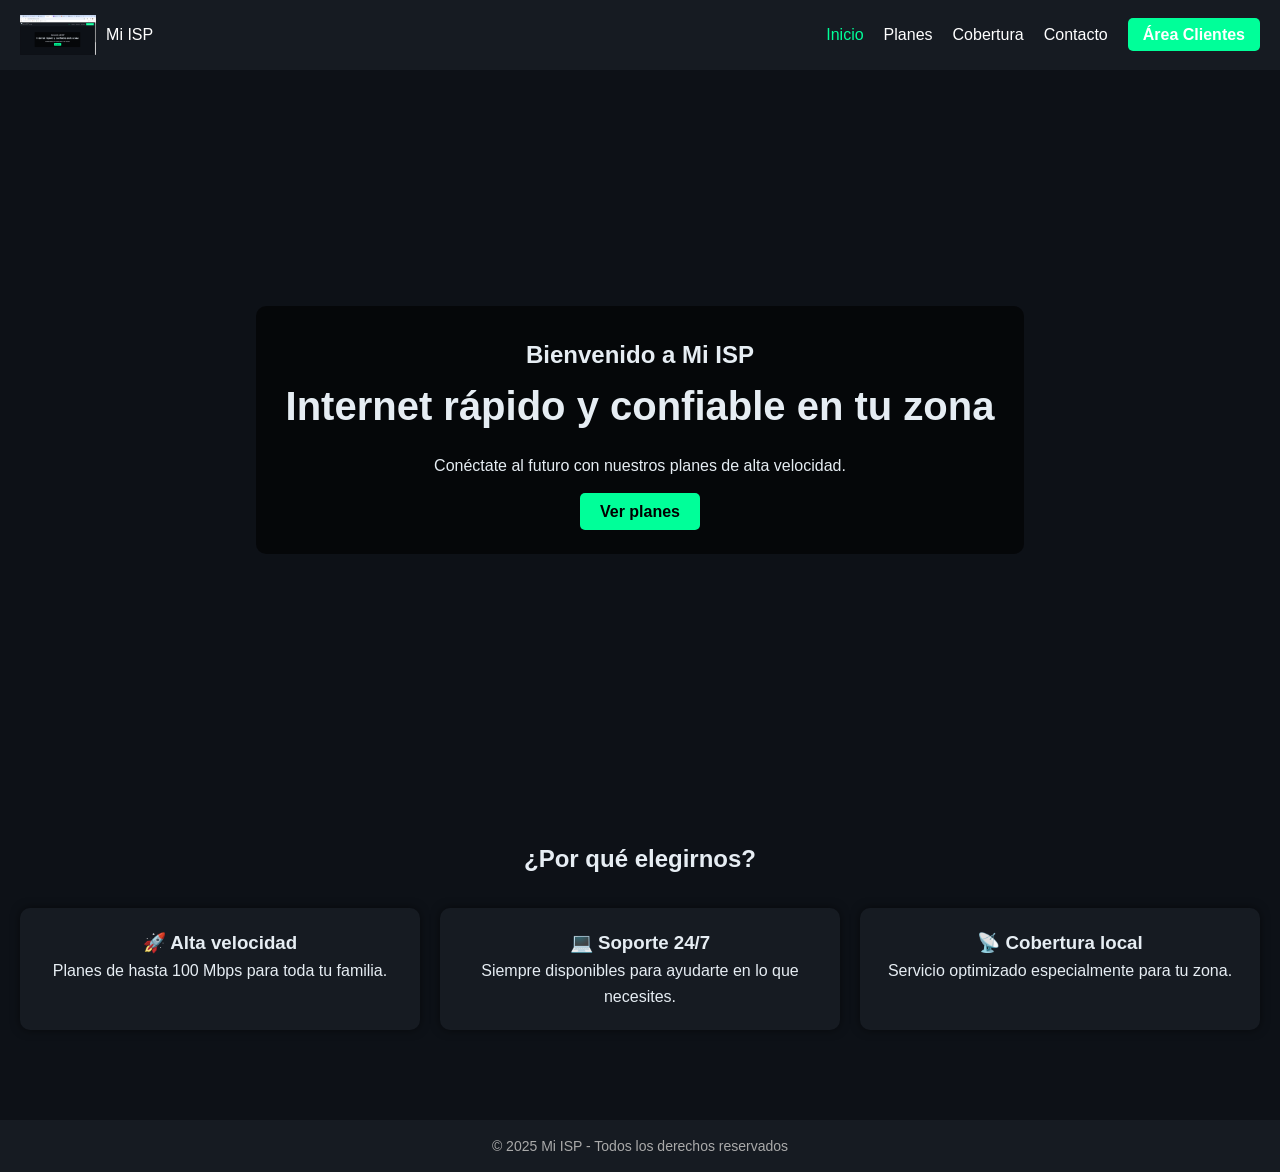
==== index.html @ beea169a "Primer commit — proyecto internet-guando" ====
<!DOCTYPE html>
<html lang="es">
<head>
  <meta charset="UTF-8">
  <meta name="viewport" content="width=device-width, initial-scale=1.0">
  <title>Mi ISP - Internet rápido y confiable</title>
  <link rel="stylesheet" href="css/styles.css">
</head>
<body>
  <!-- 🔹 HEADER / NAV -->
  <header>
    <div class="logo">
      <img src="/imagen/logo.png" alt="Logo de Mi ISP">
      <span class="brand">Mi ISP</span>
    </div>
    <nav class="navbar">
  <ul id="menu">
    <li><a href="index.html" class="active">Inicio</a></li>
    <li><a href="planes.html">Planes</a></li>
    <li><a href="cobertura.html">Cobertura</a></li>
    <li><a href="contacto.html">Contacto</a></li>
    <li><a href="cliente/login.html" class="btn">Área Clientes</a></li>
  </ul>
  <!-- Botón hamburguesa -->
  <div class="menu-toggle" id="menu-toggle">&#9776;</div>
</nav>

  </header>

  <!-- 🔹 HERO -->
  <section class="hero">
    <div class="hero-text">
      <h1>Bienvenido a Mi ISP</h1>
      <h2>Internet rápido y confiable en tu zona</h2>
      <p>Conéctate al futuro con nuestros planes de alta velocidad.</p>
      <a href="planes.html" class="btn-primary">Ver planes</a>
    </div>
  </section>

  <!-- 🔹 BENEFICIOS -->
  <section class="beneficios">
    <h2>¿Por qué elegirnos?</h2>
    <div class="beneficios-grid">
      <div class="card">
        <h3>🚀 Alta velocidad</h3>
        <p>Planes de hasta 100 Mbps para toda tu familia.</p>
      </div>
      <div class="card">
        <h3>💻 Soporte 24/7</h3>
        <p>Siempre disponibles para ayudarte en lo que necesites.</p>
      </div>
      <div class="card">
        <h3>📡 Cobertura local</h3>
        <p>Servicio optimizado especialmente para tu zona.</p>
      </div>
    </div>
  </section>

  <!-- 🔹 FOOTER -->
  <footer>
    <p>&copy; 2025 Mi ISP - Todos los derechos reservados</p>
  </footer>

  <script src="js/main.js"></script>
</body>
</html>
---- css/styles.css ----
/* 🎨 RESET Y BASE */
* {
  margin: 0;
  padding: 0;
  box-sizing: border-box;
}
body {
  font-family: Arial, sans-serif;
  background: #0d1117;
  color: #e6edf3;
  line-height: 1.6;
}

/* ===== HEADER ===== */
header {
  background: #161b22;
  color: #fff;
  display: flex;
  justify-content: space-between;
  align-items: center;
  padding: 15px 20px;
}
.logo {
  display: flex;
  align-items: center;
}
.logo img {
  height: 40px;
  margin-right: 10px;
}
.navbar ul {
  display: flex;
  list-style: none;
  gap: 20px;
}
.navbar ul li a {
  color: #fff;
  text-decoration: none;
  transition: 0.3s;
}
.navbar ul li a:hover,
.navbar ul li a.active {
  color: #00ff99;
}

/* Botón área clientes */
.btn {
  padding: 8px 15px;
  background: #00ff99;
  color: #000;
  border-radius: 5px;
  font-weight: bold;
  text-decoration: none;
}

/* Botón hamburguesa */
.menu-toggle {
  display: none;
  font-size: 28px;
  cursor: pointer;
  color: white;
}

/* ===== HERO ===== */
.hero {
  background: url('../images/banner.jpg') no-repeat center center/cover;
  height: 80vh;
  display: flex;
  justify-content: center;
  align-items: center;
  text-align: center;
}
.hero-text {
  background: rgba(0, 0, 0, 0.6);
  padding: 30px;
  border-radius: 10px;
}
.hero h2 {
  font-size: 2.5rem;
  margin-bottom: 15px;
}
.hero p {
  margin-bottom: 20px;
}
.btn-primary {
  padding: 10px 20px;
  background: #00ff99;
  color: #000;
  border-radius: 5px;
  text-decoration: none;
  font-weight: bold;
  border: none;
  cursor: pointer;
  transition: background 0.3s;
}
.btn-primary:hover {
  background: #00cc77;
}

/* ===== BENEFICIOS ===== */
.beneficios {
  padding: 50px 20px;
  text-align: center;
}
.beneficios-grid {
  display: grid;
  grid-template-columns: repeat(auto-fit, minmax(250px, 1fr));
  gap: 20px;
  margin-top: 30px;
}
.card {
  background: #161b22;
  padding: 20px;
  border-radius: 10px;
  box-shadow: 0 0 10px rgba(0,0,0,0.5);
}

/* ===== FORMULARIO CONTACTO ===== */
form.card {
  max-width: 500px;
  margin: 0 auto;
  display: flex;
  flex-direction: column;
  gap: 15px;
}
form.card label {
  text-align: left;
  font-size: 14px;
  color: #bbb;
}
form.card input,
form.card textarea {
  padding: 10px;
  border: 1px solid #333;
  border-radius: 5px;
  background: #1e1e1e;
  color: #fff;
  font-size: 14px;
}
form.card textarea {
  resize: none;
  height: 80px;
}

/* ===== FOOTER ===== */
footer {
  background: #161b22;
  text-align: center;
  padding: 15px;
  margin-top: 40px;
  font-size: 14px;
  color: #aaa;
}

/* ===== RESPONSIVE ===== */
@media (max-width: 768px) {
  header {
    flex-direction: column;
    text-align: center;
  }

  .navbar ul {
    display: none;
    flex-direction: column;
    background: #111;
    position: absolute;
    top: 60px;
    right: 0;
    width: 200px;
    padding: 20px;
    border-radius: 8px;
  }

  .navbar ul.active {
    display: flex;
  }

  .menu-toggle {
    display: block;
  }
}
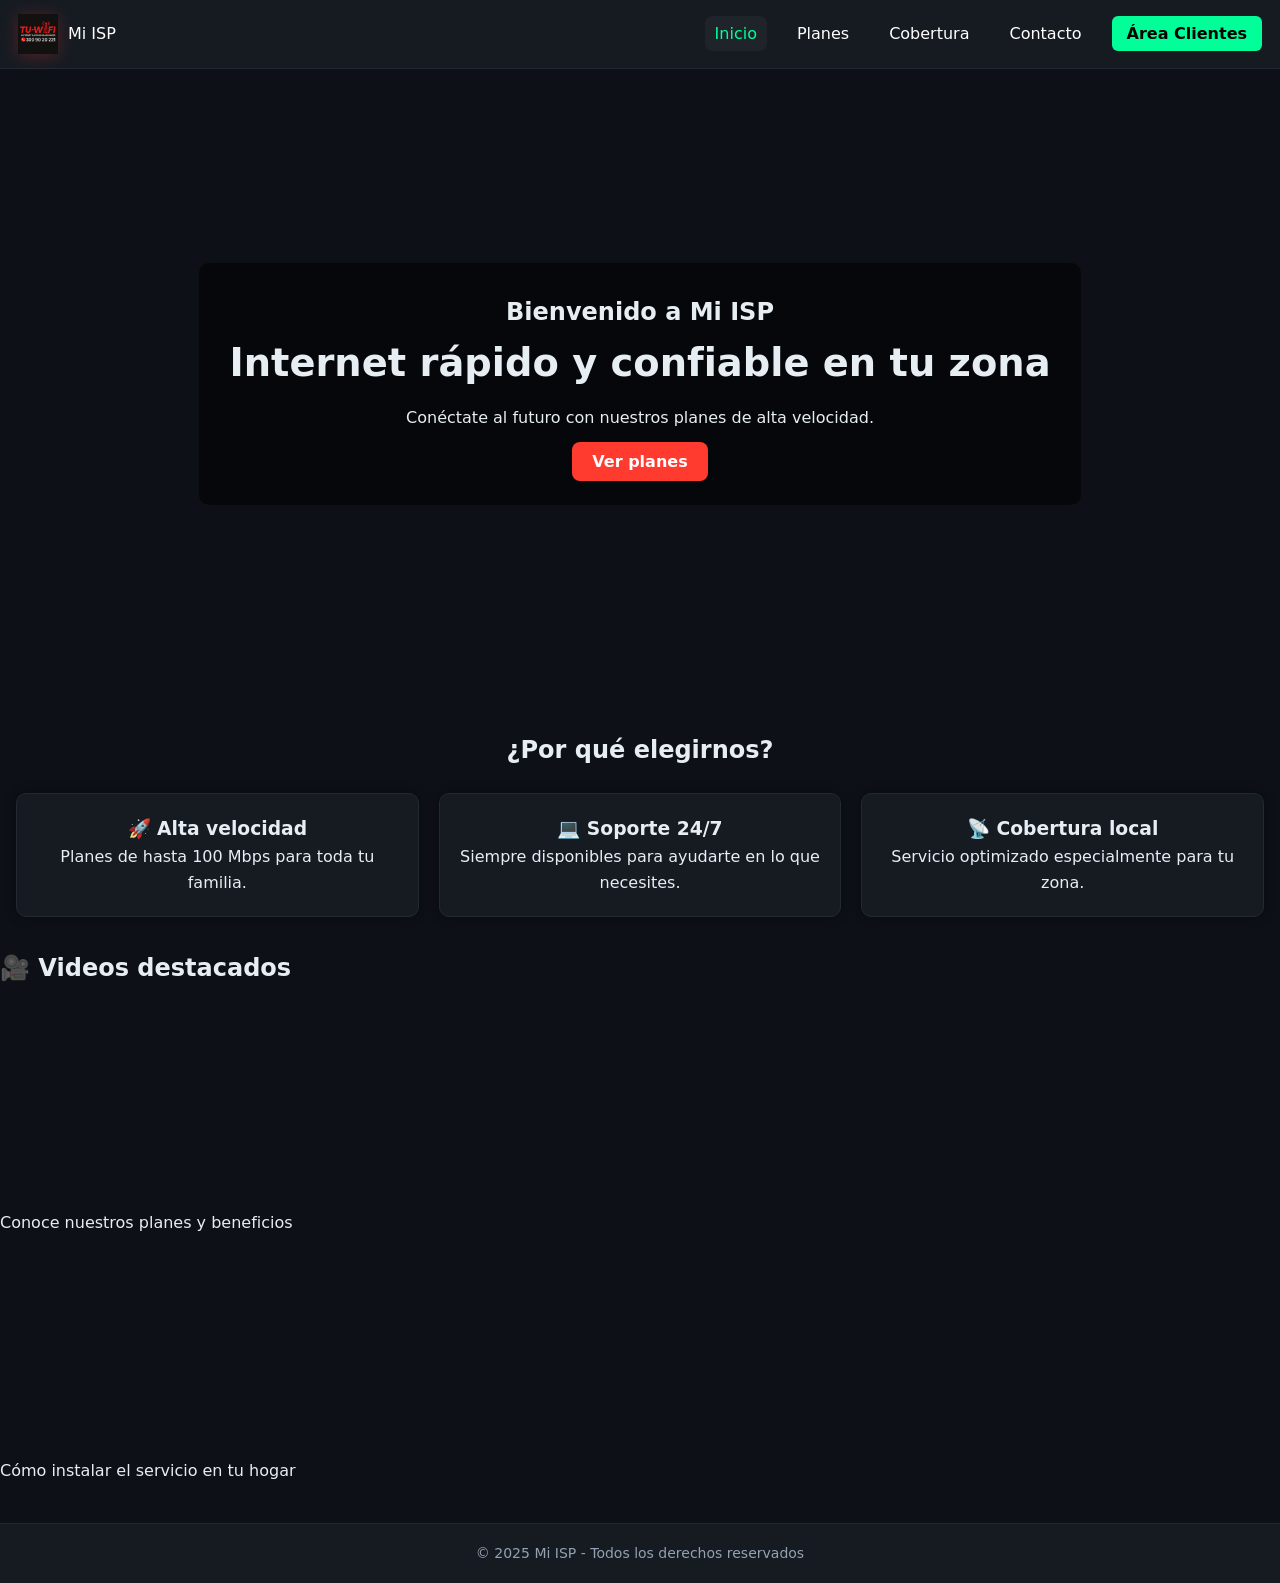
==== commit 8e47aa63: "actualiza todo" ====
--- a/index.html
+++ b/index.html
@@ -1,30 +1,30 @@
 <!DOCTYPE html>
 <html lang="es">
 <head>
-  <meta charset="UTF-8">
-  <meta name="viewport" content="width=device-width, initial-scale=1.0">
+  <meta charset="UTF-8" />
+  <meta name="viewport" content="width=device-width, initial-scale=1.0"/>
   <title>Mi ISP - Internet rápido y confiable</title>
-  <link rel="stylesheet" href="css/styles.css">
+  <link rel="stylesheet" href="css/styles.css" />
 </head>
 <body>
   <!-- 🔹 HEADER / NAV -->
   <header>
     <div class="logo">
-      <img src="/imagen/logo.png" alt="Logo de Mi ISP">
+      <img src="/imagen/tu-wife.png" alt="Logo de Mi ISP" />
       <span class="brand">Mi ISP</span>
     </div>
+
     <nav class="navbar">
-  <ul id="menu">
-    <li><a href="index.html" class="active">Inicio</a></li>
-    <li><a href="planes.html">Planes</a></li>
-    <li><a href="cobertura.html">Cobertura</a></li>
-    <li><a href="contacto.html">Contacto</a></li>
-    <li><a href="cliente/login.html" class="btn">Área Clientes</a></li>
-  </ul>
-  <!-- Botón hamburguesa -->
-  <div class="menu-toggle" id="menu-toggle">&#9776;</div>
-</nav>
-
+      <ul id="menu">
+        <li><a href="index.html" class="active">Inicio</a></li>
+        <li><a href="planes.html">Planes</a></li>
+        <li><a href="cobertura.html">Cobertura</a></li>
+        <li><a href="contacto.html">Contacto</a></li>
+        <li><a href="cliente/login.html" class="btn">Área Clientes</a></li>
+      </ul>
+      <!-- Botón hamburguesa -->
+      <div class="menu-toggle" id="menu-toggle">&#9776;</div>
+    </nav>
   </header>
 
   <!-- 🔹 HERO -->
@@ -56,6 +56,27 @@
     </div>
   </section>
 
+  <!-- 🔹 VIDEOS DESTACADOS -->
+  <section class="videos">
+    <h2>🎥 Videos destacados</h2>
+    <div class="videos-grid">
+      <div class="video-card">
+        <iframe width="100%" height="215" src="https://www.youtube.com/embed/dQw4w9WgXcQ"
+          title="Video 1" frameborder="0"
+          allow="accelerometer; autoplay; clipboard-write; encrypted-media; gyroscope; picture-in-picture"
+          allowfullscreen></iframe>
+        <p>Conoce nuestros planes y beneficios</p>
+      </div>
+      <div class="video-card">
+        <iframe width="100%" height="215" src="https://www.youtube.com/embed/jNQXAC9IVRw"
+          title="Video 2" frameborder="0"
+          allow="accelerometer; autoplay; clipboard-write; encrypted-media; gyroscope; picture-in-picture"
+          allowfullscreen></iframe>
+        <p>Cómo instalar el servicio en tu hogar</p>
+      </div>
+    </div>
+  </section>
+
   <!-- 🔹 FOOTER -->
   <footer>
     <p>&copy; 2025 Mi ISP - Todos los derechos reservados</p>
--- a/css/styles.css
+++ b/css/styles.css
@@ -1,181 +1,147 @@
-/* 🎨 RESET Y BASE */
-* {
-  margin: 0;
-  padding: 0;
-  box-sizing: border-box;
-}
-body {
-  font-family: Arial, sans-serif;
-  background: #0d1117;
-  color: #e6edf3;
-  line-height: 1.6;
+/* =========================
+   🎨 RESET Y BASE
+   ========================= */
+*{margin:0;padding:0;box-sizing:border-box}
+:root{
+  --bg:#0d1117;
+  --bg-2:#161b22;
+  --text:#e6edf3;
+  --muted:#93a1b3;
+  --line:#222933;
+  --primary:#ff3b30;      /* rojo neón marca */
+  --primary-2:#ff7a70;    /* brillo */
+  --success:#25D366;      /* WhatsApp */
 }
 
-/* ===== HEADER ===== */
-header {
-  background: #161b22;
-  color: #fff;
-  display: flex;
-  justify-content: space-between;
-  align-items: center;
-  padding: 15px 20px;
-}
-.logo {
-  display: flex;
-  align-items: center;
-}
-.logo img {
-  height: 40px;
-  margin-right: 10px;
-}
-.navbar ul {
-  display: flex;
-  list-style: none;
-  gap: 20px;
-}
-.navbar ul li a {
-  color: #fff;
-  text-decoration: none;
-  transition: 0.3s;
-}
-.navbar ul li a:hover,
-.navbar ul li a.active {
-  color: #00ff99;
+html,body{height:100%}
+body{
+  font-family: Inter, system-ui, -apple-system, Segoe UI, Roboto, Ubuntu, Cantarell, "Helvetica Neue", Arial, "Noto Sans";
+  background:var(--bg);
+  color:var(--text);
+  line-height:1.6;
 }
 
-/* Botón área clientes */
-.btn {
-  padding: 8px 15px;
-  background: #00ff99;
-  color: #000;
-  border-radius: 5px;
-  font-weight: bold;
-  text-decoration: none;
+/* =========================
+   HEADER / NAV
+   ========================= */
+header{
+  background:var(--bg-2);
+  color:#fff;
+  display:flex;
+  justify-content:space-between;
+  align-items:center;
+  padding:14px 18px;
+  position:relative;
+  border-bottom:1px solid var(--line);
+}
+.logo{display:flex;align-items:center;gap:10px}
+.logo img{height:40px;width:auto;filter:drop-shadow(0 2px 8px rgba(255,59,48,.25))}
+.logo h1{font-size:1.2rem;margin:0;letter-spacing:.3px}
+
+.navbar{display:flex;align-items:center;gap:12px}
+.navbar ul{
+  display:flex;list-style:none;gap:20px;margin:0;padding:0;
+}
+.navbar a{
+  color:#fff;text-decoration:none;font-weight:500;transition:color .2s, background .2s;
+  padding:8px 10px;border-radius:8px
+}
+.navbar a:hover,.navbar a.active{color:#00ff99;background:rgba(255,255,255,.04)}
+.navbar .btn{
+  padding:8px 15px;background:#00ff99;color:#000 !important;border-radius:6px;
+  font-weight:700;text-decoration:none
 }
 
 /* Botón hamburguesa */
-.menu-toggle {
-  display: none;
-  font-size: 28px;
-  cursor: pointer;
-  color: white;
+.menu-toggle{
+  display:none;font-size:2rem;cursor:pointer;color:#fff;user-select:none;background:transparent;border:0
 }
 
-/* ===== HERO ===== */
-.hero {
-  background: url('../images/banner.jpg') no-repeat center center/cover;
-  height: 80vh;
-  display: flex;
-  justify-content: center;
-  align-items: center;
-  text-align: center;
+/* =========================
+   HERO (opcional, portada)
+   ========================= */
+.hero{
+  background:url('../images/banner.jpg') no-repeat center/cover;
+  min-height:70vh;display:flex;justify-content:center;align-items:center;text-align:center
 }
-.hero-text {
-  background: rgba(0, 0, 0, 0.6);
-  padding: 30px;
-  border-radius: 10px;
+.hero-text{
+  background:rgba(0,0,0,.55);padding:30px;border-radius:10px;backdrop-filter:blur(2px)
 }
-.hero h2 {
-  font-size: 2.5rem;
-  margin-bottom: 15px;
+.hero h2{font-size:2.4rem;margin-bottom:12px}
+.hero p{margin-bottom:18px}
+
+/* =========================
+   BOTONES
+   ========================= */
+.btn-primary{
+  padding:10px 20px;background:var(--primary);color:#fff;border-radius:8px;
+  text-decoration:none;font-weight:800;border:none;cursor:pointer;transition:filter .2s, box-shadow .2s
 }
-.hero p {
-  margin-bottom: 20px;
+.btn-primary:hover{filter:brightness(1.05);box-shadow:0 0 18px rgba(255,59,48,.35)}
+
+.btn-outline{
+  border:1px solid var(--primary);color:#fff;padding:.6rem .9rem;border-radius:10px;
+  text-decoration:none;display:inline-block
 }
-.btn-primary {
-  padding: 10px 20px;
-  background: #00ff99;
-  color: #000;
-  border-radius: 5px;
-  text-decoration: none;
-  font-weight: bold;
-  border: none;
-  cursor: pointer;
-  transition: background 0.3s;
+.btn-outline:hover{background:rgba(255,59,48,.08)}
+
+/* =========================
+   SECCIONES
+   ========================= */
+main{padding:28px 16px}
+.beneficios{padding:32px 16px;text-align:center}
+.beneficios h2{margin-top:0}
+.beneficios-grid{
+  display:grid;grid-template-columns:repeat(auto-fit,minmax(250px,1fr));
+  gap:20px;margin-top:24px
 }
-.btn-primary:hover {
-  background: #00cc77;
+.card{
+  background:var(--bg-2);padding:20px;border-radius:10px;
+  box-shadow:0 0 10px rgba(0,0,0,.5);border:1px solid var(--line)
 }
 
-/* ===== BENEFICIOS ===== */
-.beneficios {
-  padding: 50px 20px;
-  text-align: center;
+/* =========================
+   FORMULARIO DE CONTACTO
+   ========================= */
+.card.form-card{max-width:520px;margin:0 auto}
+.field{display:flex;flex-direction:column;gap:.35rem;margin-bottom:.9rem}
+label{color:#cbd5e1;text-align:left;font-size:14px}
+input,textarea{
+  padding:12px;border:1px solid #2a3342;border-radius:8px;background:#0f151d;color:#fff;font-size:14px
 }
-.beneficios-grid {
-  display: grid;
-  grid-template-columns: repeat(auto-fit, minmax(250px, 1fr));
-  gap: 20px;
-  margin-top: 30px;
-}
-.card {
-  background: #161b22;
-  padding: 20px;
-  border-radius: 10px;
-  box-shadow: 0 0 10px rgba(0,0,0,0.5);
+input:focus,textarea:focus{outline:2px solid rgba(255,59,48,.35);border-color:rgba(255,59,48,.55)}
+textarea{resize:none;min-height:100px}
+
+/* Enlaces auxiliares debajo del formulario */
+.alt-links{margin-top:12px;display:flex;gap:12px;flex-wrap:wrap}
+
+/* =========================
+   BOTÓN WHATSAPP FLOTANTE
+   ========================= */
+.wapp-float{
+  position:fixed;right:16px;bottom:16px;background:var(--success);color:#0b0f14;
+  padding:12px 16px;border-radius:999px;box-shadow:0 8px 22px rgba(37,211,102,.45);
+  font-weight:800;text-decoration:none;z-index:999;letter-spacing:.2px
 }
 
-/* ===== FORMULARIO CONTACTO ===== */
-form.card {
-  max-width: 500px;
-  margin: 0 auto;
-  display: flex;
-  flex-direction: column;
-  gap: 15px;
-}
-form.card label {
-  text-align: left;
-  font-size: 14px;
-  color: #bbb;
-}
-form.card input,
-form.card textarea {
-  padding: 10px;
-  border: 1px solid #333;
-  border-radius: 5px;
-  background: #1e1e1e;
-  color: #fff;
-  font-size: 14px;
-}
-form.card textarea {
-  resize: none;
-  height: 80px;
+/* =========================
+   FOOTER
+   ========================= */
+footer{
+  background:var(--bg-2);text-align:center;padding:18px;margin-top:40px;
+  font-size:14px;color:var(--muted);border-top:1px solid var(--line)
 }
 
-/* ===== FOOTER ===== */
-footer {
-  background: #161b22;
-  text-align: center;
-  padding: 15px;
-  margin-top: 40px;
-  font-size: 14px;
-  color: #aaa;
+/* =========================
+   RESPONSIVE
+   ========================= */
+@media (max-width:768px){
+  .menu-toggle{display:block}
+  /* Menú colapsable (coincide con JS que usa .open) */
+  .navbar ul{
+    display:none;flex-direction:column;background:#0d131a;position:absolute;top:64px;right:12px;
+    width:240px;padding:14px;border-radius:10px;border:1px solid var(--line);
+    box-shadow:0 10px 24px rgba(0,0,0,.35);z-index:1000
+  }
+  .navbar ul.open{display:flex}
 }
-
-/* ===== RESPONSIVE ===== */
-@media (max-width: 768px) {
-  header {
-    flex-direction: column;
-    text-align: center;
-  }
-
-  .navbar ul {
-    display: none;
-    flex-direction: column;
-    background: #111;
-    position: absolute;
-    top: 60px;
-    right: 0;
-    width: 200px;
-    padding: 20px;
-    border-radius: 8px;
-  }
-
-  .navbar ul.active {
-    display: flex;
-  }
-
-  .menu-toggle {
-    display: block;
-  }
-}
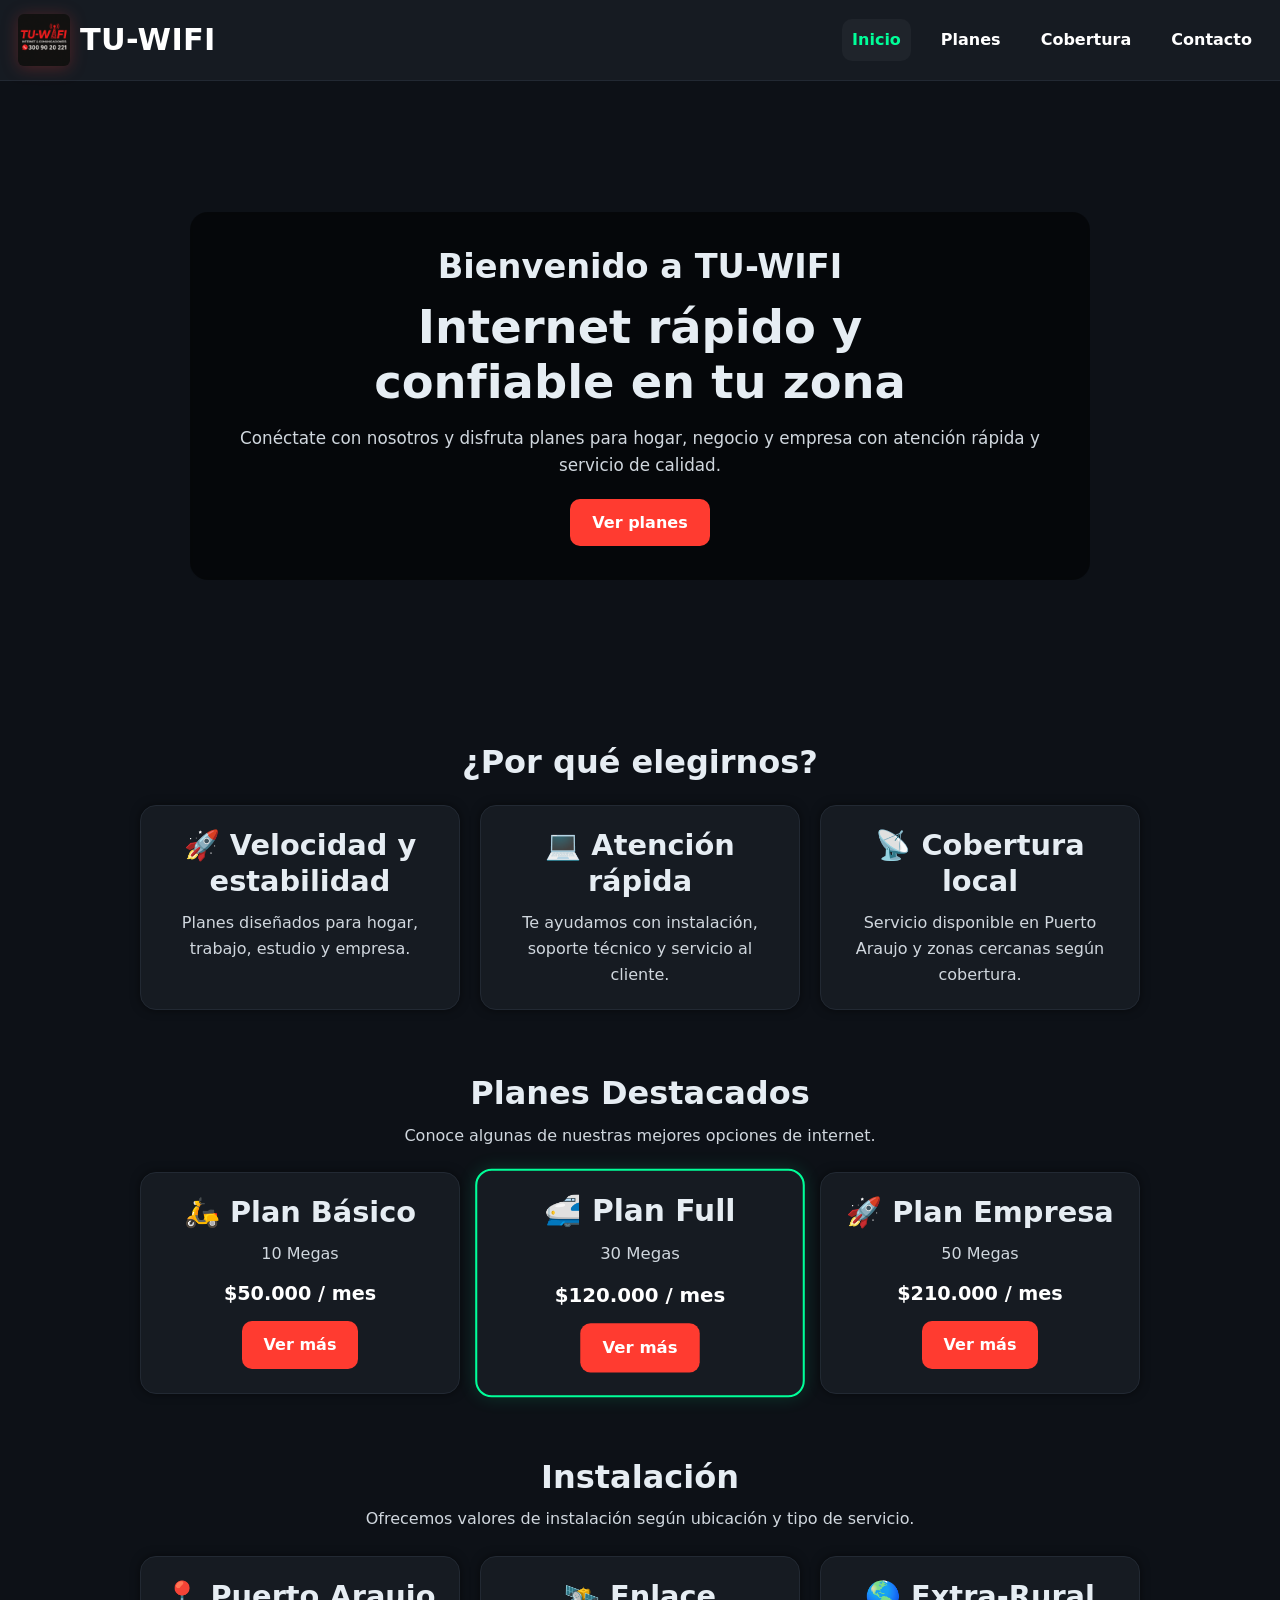
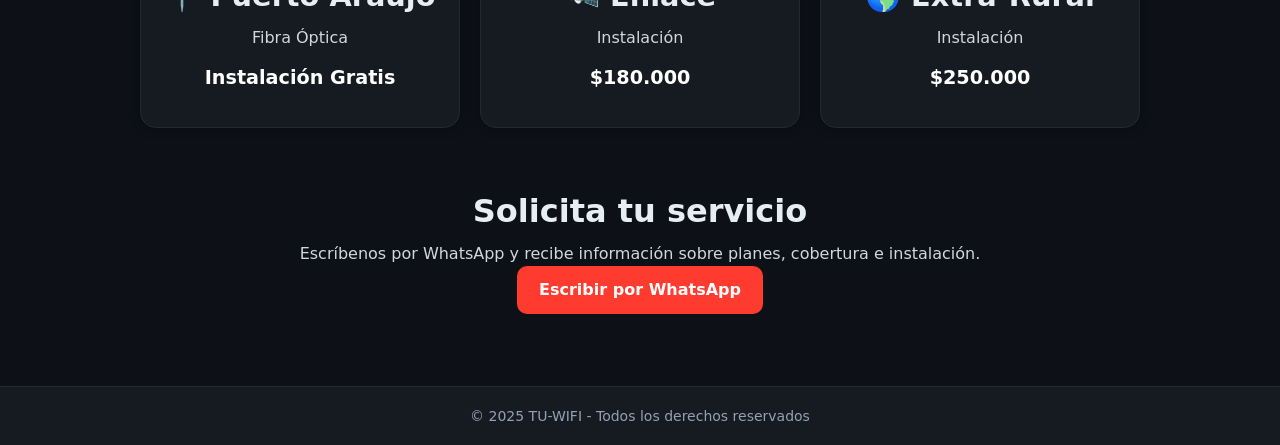
==== commit 68c74112: "actualiza web TU-WIFI" ====
--- a/index.html
+++ b/index.html
@@ -3,15 +3,17 @@
 <head>
   <meta charset="UTF-8" />
   <meta name="viewport" content="width=device-width, initial-scale=1.0"/>
-  <title>Mi ISP - Internet rápido y confiable</title>
+  <title>TU-WIFI - Internet rápido y confiable</title>
+  <meta name="description" content="Internet rápido y confiable en tu zona. Conoce nuestros planes, cobertura, instalación y contáctanos por WhatsApp." />
   <link rel="stylesheet" href="css/styles.css" />
 </head>
 <body>
-  <!-- 🔹 HEADER / NAV -->
+
+  <!-- HEADER / NAV -->
   <header>
     <div class="logo">
-      <img src="/imagen/tu-wife.png" alt="Logo de Mi ISP" />
-      <span class="brand">Mi ISP</span>
+      <img src="imagen/tu-wife.png" alt="Logo de TU-WIFI" loading="lazy" />
+      <span class="brand">TU-WIFI</span>
     </div>
 
     <nav class="navbar">
@@ -20,68 +22,121 @@
         <li><a href="planes.html">Planes</a></li>
         <li><a href="cobertura.html">Cobertura</a></li>
         <li><a href="contacto.html">Contacto</a></li>
-        <li><a href="cliente/login.html" class="btn">Área Clientes</a></li>
       </ul>
-      <!-- Botón hamburguesa -->
+
       <div class="menu-toggle" id="menu-toggle">&#9776;</div>
     </nav>
   </header>
 
-  <!-- 🔹 HERO -->
+  <!-- HERO -->
   <section class="hero">
     <div class="hero-text">
-      <h1>Bienvenido a Mi ISP</h1>
+      <h1>Bienvenido a TU-WIFI</h1>
       <h2>Internet rápido y confiable en tu zona</h2>
-      <p>Conéctate al futuro con nuestros planes de alta velocidad.</p>
+      <p>
+        Conéctate con nosotros y disfruta planes para hogar, negocio y empresa
+        con atención rápida y servicio de calidad.
+      </p>
       <a href="planes.html" class="btn-primary">Ver planes</a>
     </div>
   </section>
 
-  <!-- 🔹 BENEFICIOS -->
+  <!-- BENEFICIOS -->
   <section class="beneficios">
     <h2>¿Por qué elegirnos?</h2>
+
     <div class="beneficios-grid">
       <div class="card">
-        <h3>🚀 Alta velocidad</h3>
-        <p>Planes de hasta 100 Mbps para toda tu familia.</p>
+        <h3>🚀 Velocidad y estabilidad</h3>
+        <p>Planes diseñados para hogar, trabajo, estudio y empresa.</p>
       </div>
+
       <div class="card">
-        <h3>💻 Soporte 24/7</h3>
-        <p>Siempre disponibles para ayudarte en lo que necesites.</p>
+        <h3>💻 Atención rápida</h3>
+        <p>Te ayudamos con instalación, soporte técnico y servicio al cliente.</p>
       </div>
+
       <div class="card">
         <h3>📡 Cobertura local</h3>
-        <p>Servicio optimizado especialmente para tu zona.</p>
+        <p>Servicio disponible en Puerto Araujo y zonas cercanas según cobertura.</p>
       </div>
     </div>
   </section>
 
-  <!-- 🔹 VIDEOS DESTACADOS -->
-  <section class="videos">
-    <h2>🎥 Videos destacados</h2>
-    <div class="videos-grid">
-      <div class="video-card">
-        <iframe width="100%" height="215" src="https://www.youtube.com/embed/dQw4w9WgXcQ"
-          title="Video 1" frameborder="0"
-          allow="accelerometer; autoplay; clipboard-write; encrypted-media; gyroscope; picture-in-picture"
-          allowfullscreen></iframe>
-        <p>Conoce nuestros planes y beneficios</p>
+  <!-- PLANES DESTACADOS -->
+  <section class="beneficios">
+    <h2>Planes Destacados</h2>
+    <p>Conoce algunas de nuestras mejores opciones de internet.</p>
+
+    <div class="beneficios-grid">
+      <div class="card">
+        <h3>🛵 Plan Básico</h3>
+        <p>10 Megas</p>
+        <strong>$50.000 / mes</strong>
+        <a href="planes.html" class="btn-primary">Ver más</a>
       </div>
-      <div class="video-card">
-        <iframe width="100%" height="215" src="https://www.youtube.com/embed/jNQXAC9IVRw"
-          title="Video 2" frameborder="0"
-          allow="accelerometer; autoplay; clipboard-write; encrypted-media; gyroscope; picture-in-picture"
-          allowfullscreen></iframe>
-        <p>Cómo instalar el servicio en tu hogar</p>
+
+      <div class="card destacado">
+        <h3>🚅 Plan Full</h3>
+        <p>30 Megas</p>
+        <strong>$120.000 / mes</strong>
+        <a href="planes.html" class="btn-primary">Ver más</a>
+      </div>
+
+      <div class="card">
+        <h3>🚀 Plan Empresa</h3>
+        <p>50 Megas</p>
+        <strong>$210.000 / mes</strong>
+        <a href="planes.html" class="btn-primary">Ver más</a>
       </div>
     </div>
   </section>
 
-  <!-- 🔹 FOOTER -->
+  <!-- INSTALACIÓN -->
+  <section class="beneficios">
+    <h2>Instalación</h2>
+    <p>Ofrecemos valores de instalación según ubicación y tipo de servicio.</p>
+
+    <div class="beneficios-grid">
+      <div class="card">
+        <h3>📍 Puerto Araujo</h3>
+        <p>Fibra Óptica</p>
+        <strong>Instalación Gratis</strong>
+      </div>
+
+      <div class="card">
+        <h3>🛰️ Enlace</h3>
+        <p>Instalación</p>
+        <strong>$180.000</strong>
+      </div>
+
+      <div class="card">
+        <h3>🌎 Extra-Rural</h3>
+        <p>Instalación</p>
+        <strong>$250.000</strong>
+      </div>
+    </div>
+  </section>
+
+  <!-- CONTACTO RÁPIDO -->
+  <section class="beneficios">
+    <h2>Solicita tu servicio</h2>
+    <p>Escríbenos por WhatsApp y recibe información sobre planes, cobertura e instalación.</p>
+
+    <a 
+      href="https://wa.me/573009020221?text=Hola,%20quiero%20informaci%C3%B3n%20sobre%20los%20planes%20de%20internet"
+      target="_blank"
+      rel="noopener noreferrer"
+      class="btn-primary">
+      Escribir por WhatsApp
+    </a>
+  </section>
+
+  <!-- FOOTER -->
   <footer>
-    <p>&copy; 2025 Mi ISP - Todos los derechos reservados</p>
+    <p>&copy; 2025 TU-WIFI - Todos los derechos reservados</p>
   </footer>
 
   <script src="js/main.js"></script>
 </body>
-</html>
+</html>
--- a/css/styles.css
+++ b/css/styles.css
@@ -1,21 +1,29 @@
 /* =========================
    🎨 RESET Y BASE
    ========================= */
-*{margin:0;padding:0;box-sizing:border-box}
+*{
+  margin:0;
+  padding:0;
+  box-sizing:border-box;
+}
+
 :root{
   --bg:#0d1117;
   --bg-2:#161b22;
   --text:#e6edf3;
   --muted:#93a1b3;
   --line:#222933;
-  --primary:#ff3b30;      /* rojo neón marca */
-  --primary-2:#ff7a70;    /* brillo */
-  --success:#25D366;      /* WhatsApp */
-}
-
-html,body{height:100%}
+  --primary:#ff3b30;
+  --primary-2:#ff7a70;
+  --success:#25D366;
+}
+
+html, body{
+  height:100%;
+}
+
 body{
-  font-family: Inter, system-ui, -apple-system, Segoe UI, Roboto, Ubuntu, Cantarell, "Helvetica Neue", Arial, "Noto Sans";
+  font-family: Inter, system-ui, -apple-system, Segoe UI, Roboto, Ubuntu, Cantarell, "Helvetica Neue", Arial, "Noto Sans", sans-serif;
   background:var(--bg);
   color:var(--text);
   line-height:1.6;
@@ -33,115 +41,467 @@
   padding:14px 18px;
   position:relative;
   border-bottom:1px solid var(--line);
-}
-.logo{display:flex;align-items:center;gap:10px}
-.logo img{height:40px;width:auto;filter:drop-shadow(0 2px 8px rgba(255,59,48,.25))}
-.logo h1{font-size:1.2rem;margin:0;letter-spacing:.3px}
-
-.navbar{display:flex;align-items:center;gap:12px}
+  gap:16px;
+}
+
+.logo{
+  display:flex;
+  align-items:center;
+  gap:10px;
+  min-width:0;
+}
+
+.logo img{
+  height:52px;
+  width:auto;
+  display:block;
+  filter:drop-shadow(0 2px 8px rgba(255,59,48,.25));
+  border-radius:6px;
+}
+
+.logo h1{
+  font-size:1.2rem;
+  margin:0;
+  letter-spacing:.3px;
+}
+
+.brand{
+  font-size:1.9rem;
+  font-weight:800;
+  letter-spacing:.3px;
+  color:#fff;
+  white-space:nowrap;
+}
+
+.navbar{
+  display:flex;
+  align-items:center;
+  gap:12px;
+}
+
 .navbar ul{
-  display:flex;list-style:none;gap:20px;margin:0;padding:0;
-}
+  display:flex;
+  list-style:none;
+  gap:20px;
+  margin:0;
+  padding:0;
+  align-items:center;
+}
+
 .navbar a{
-  color:#fff;text-decoration:none;font-weight:500;transition:color .2s, background .2s;
-  padding:8px 10px;border-radius:8px
-}
-.navbar a:hover,.navbar a.active{color:#00ff99;background:rgba(255,255,255,.04)}
+  color:#fff;
+  text-decoration:none;
+  font-weight:600;
+  transition:color .2s, background .2s, transform .2s;
+  padding:8px 10px;
+  border-radius:10px;
+  display:inline-block;
+}
+
+.navbar a:hover,
+.navbar a.active{
+  color:#00ff99;
+  background:rgba(255,255,255,.04);
+}
+
 .navbar .btn{
-  padding:8px 15px;background:#00ff99;color:#000 !important;border-radius:6px;
-  font-weight:700;text-decoration:none
-}
-
-/* Botón hamburguesa */
+  padding:8px 15px;
+  background:#00ff99;
+  color:#000 !important;
+  border-radius:8px;
+  font-weight:800;
+  text-decoration:none;
+}
+
+.navbar .btn:hover{
+  transform:translateY(-1px);
+}
+
 .menu-toggle{
-  display:none;font-size:2rem;cursor:pointer;color:#fff;user-select:none;background:transparent;border:0
-}
-
-/* =========================
-   HERO (opcional, portada)
+  display:none;
+  font-size:2rem;
+  cursor:pointer;
+  color:#fff;
+  user-select:none;
+  background:transparent;
+  border:0;
+  line-height:1;
+}
+
+/* =========================
+   HERO
    ========================= */
 .hero{
-  background:url('../images/banner.jpg') no-repeat center/cover;
-  min-height:70vh;display:flex;justify-content:center;align-items:center;text-align:center
-}
+  min-height:70vh;
+  display:flex;
+  justify-content:center;
+  align-items:center;
+  text-align:center;
+  padding:40px 16px;
+}
+
 .hero-text{
-  background:rgba(0,0,0,.55);padding:30px;border-radius:10px;backdrop-filter:blur(2px)
-}
-.hero h2{font-size:2.4rem;margin-bottom:12px}
-.hero p{margin-bottom:18px}
+  background:rgba(0,0,0,.55);
+  padding:34px 28px;
+  border-radius:18px;
+  backdrop-filter:blur(2px);
+  max-width:900px;
+  width:100%;
+}
+
+.hero h1{
+  font-size:2.1rem;
+  line-height:1.25;
+  margin-bottom:12px;
+}
+
+.hero h2{
+  font-size:2.9rem;
+  line-height:1.2;
+  margin-bottom:14px;
+  text-wrap:balance;
+}
+
+.hero p{
+  margin-bottom:20px;
+  color:#d0d7de;
+  font-size:1.05rem;
+}
 
 /* =========================
    BOTONES
    ========================= */
 .btn-primary{
-  padding:10px 20px;background:var(--primary);color:#fff;border-radius:8px;
-  text-decoration:none;font-weight:800;border:none;cursor:pointer;transition:filter .2s, box-shadow .2s
-}
-.btn-primary:hover{filter:brightness(1.05);box-shadow:0 0 18px rgba(255,59,48,.35)}
+  padding:11px 22px;
+  background:var(--primary);
+  color:#fff;
+  border-radius:10px;
+  text-decoration:none;
+  font-weight:800;
+  border:none;
+  cursor:pointer;
+  transition:filter .2s, box-shadow .2s, transform .2s;
+  display:inline-block;
+}
+
+.btn-primary:hover{
+  filter:brightness(1.05);
+  box-shadow:0 0 18px rgba(255,59,48,.35);
+  transform:translateY(-2px);
+}
 
 .btn-outline{
-  border:1px solid var(--primary);color:#fff;padding:.6rem .9rem;border-radius:10px;
-  text-decoration:none;display:inline-block
-}
-.btn-outline:hover{background:rgba(255,59,48,.08)}
+  border:1px solid var(--primary);
+  color:#fff;
+  padding:.6rem .9rem;
+  border-radius:10px;
+  text-decoration:none;
+  display:inline-block;
+}
+
+.btn-outline:hover{
+  background:rgba(255,59,48,.08);
+}
 
 /* =========================
    SECCIONES
    ========================= */
-main{padding:28px 16px}
-.beneficios{padding:32px 16px;text-align:center}
-.beneficios h2{margin-top:0}
+main{
+  padding:28px 16px;
+}
+
+.beneficios{
+  padding:32px 16px;
+  text-align:center;
+}
+
+.beneficios h2{
+  margin-top:0;
+  margin-bottom:10px;
+  font-size:2rem;
+  line-height:1.2;
+}
+
+.beneficios p{
+  color:#d0d7de;
+}
+
 .beneficios-grid{
-  display:grid;grid-template-columns:repeat(auto-fit,minmax(250px,1fr));
-  gap:20px;margin-top:24px
-}
+  display:grid;
+  grid-template-columns:repeat(auto-fit, minmax(260px, 320px));
+  gap:20px;
+  margin-top:24px;
+  justify-content:center;
+}
+
 .card{
-  background:var(--bg-2);padding:20px;border-radius:10px;
-  box-shadow:0 0 10px rgba(0,0,0,.5);border:1px solid var(--line)
+  background:var(--bg-2);
+  padding:22px 20px;
+  border-radius:16px;
+  box-shadow:0 0 10px rgba(0,0,0,.5);
+  border:1px solid var(--line);
+  transition:transform .2s, box-shadow .2s, border-color .2s;
+}
+
+.card:hover{
+  transform:translateY(-4px);
+  box-shadow:0 12px 30px rgba(0,0,0,.35);
+}
+
+.card h3{
+  margin-bottom:10px;
+  font-size:1.8rem;
+  line-height:1.25;
+}
+
+.card strong{
+  display:block;
+  margin:12px 0;
+  font-size:1.2rem;
+  color:#fff;
+}
+
+.destacado{
+  border:2px solid #00ff99;
+  box-shadow:0 0 18px rgba(0,255,153,.15);
+  transform:scale(1.03);
 }
 
 /* =========================
    FORMULARIO DE CONTACTO
    ========================= */
-.card.form-card{max-width:520px;margin:0 auto}
-.field{display:flex;flex-direction:column;gap:.35rem;margin-bottom:.9rem}
-label{color:#cbd5e1;text-align:left;font-size:14px}
-input,textarea{
-  padding:12px;border:1px solid #2a3342;border-radius:8px;background:#0f151d;color:#fff;font-size:14px
-}
-input:focus,textarea:focus{outline:2px solid rgba(255,59,48,.35);border-color:rgba(255,59,48,.55)}
-textarea{resize:none;min-height:100px}
-
-/* Enlaces auxiliares debajo del formulario */
-.alt-links{margin-top:12px;display:flex;gap:12px;flex-wrap:wrap}
+.card.form-card{
+  max-width:520px;
+  margin:0 auto;
+}
+
+.field{
+  display:flex;
+  flex-direction:column;
+  gap:.35rem;
+  margin-bottom:.9rem;
+}
+
+label{
+  color:#cbd5e1;
+  text-align:left;
+  font-size:14px;
+}
+
+input,
+textarea{
+  padding:12px;
+  border:1px solid #2a3342;
+  border-radius:8px;
+  background:#0f151d;
+  color:#fff;
+  font-size:14px;
+}
+
+input:focus,
+textarea:focus{
+  outline:2px solid rgba(255,59,48,.35);
+  border-color:rgba(255,59,48,.55);
+}
+
+textarea{
+  resize:none;
+  min-height:100px;
+}
+
+.alt-links{
+  margin-top:12px;
+  display:flex;
+  gap:12px;
+  flex-wrap:wrap;
+}
 
 /* =========================
    BOTÓN WHATSAPP FLOTANTE
    ========================= */
 .wapp-float{
-  position:fixed;right:16px;bottom:16px;background:var(--success);color:#0b0f14;
-  padding:12px 16px;border-radius:999px;box-shadow:0 8px 22px rgba(37,211,102,.45);
-  font-weight:800;text-decoration:none;z-index:999;letter-spacing:.2px
+  position:fixed;
+  right:16px;
+  bottom:16px;
+  background:var(--success);
+  color:#0b0f14;
+  padding:12px 18px;
+  border-radius:999px;
+  box-shadow:0 8px 22px rgba(37,211,102,.45);
+  font-weight:800;
+  text-decoration:none;
+  z-index:999;
+  letter-spacing:.2px;
+  transition:transform .2s, box-shadow .2s;
+}
+
+.wapp-float:hover{
+  transform:translateY(-2px);
+  box-shadow:0 10px 26px rgba(37,211,102,.5);
 }
 
 /* =========================
    FOOTER
    ========================= */
 footer{
-  background:var(--bg-2);text-align:center;padding:18px;margin-top:40px;
-  font-size:14px;color:var(--muted);border-top:1px solid var(--line)
+  background:var(--bg-2);
+  text-align:center;
+  padding:18px;
+  margin-top:40px;
+  font-size:14px;
+  color:var(--muted);
+  border-top:1px solid var(--line);
 }
 
 /* =========================
    RESPONSIVE
    ========================= */
 @media (max-width:768px){
-  .menu-toggle{display:block}
-  /* Menú colapsable (coincide con JS que usa .open) */
+  header{
+    padding:12px 14px;
+  }
+
+  .logo{
+    gap:8px;
+  }
+
+  .logo img{
+    height:44px;
+  }
+
+  .brand{
+    font-size:1.05rem;
+  }
+
+  .menu-toggle{
+    display:block;
+  }
+
   .navbar ul{
-    display:none;flex-direction:column;background:#0d131a;position:absolute;top:64px;right:12px;
-    width:240px;padding:14px;border-radius:10px;border:1px solid var(--line);
-    box-shadow:0 10px 24px rgba(0,0,0,.35);z-index:1000
-  }
-  .navbar ul.open{display:flex}
-}
+    display:none;
+    flex-direction:column;
+    align-items:stretch;
+    background:#0d131a;
+    position:absolute;
+    top:72px;
+    right:12px;
+    width:230px;
+    padding:14px;
+    border-radius:12px;
+    border:1px solid var(--line);
+    box-shadow:0 10px 24px rgba(0,0,0,.35);
+    z-index:1000;
+    gap:8px;
+  }
+
+  .navbar ul.open{
+    display:flex;
+  }
+
+  .navbar a{
+    width:100%;
+    text-align:left;
+  }
+
+  .hero{
+    min-height:auto;
+    padding:24px 12px;
+  }
+
+  .hero-text{
+    padding:22px 16px;
+    border-radius:14px;
+  }
+
+  .hero h1{
+    font-size:1.45rem;
+    line-height:1.3;
+    margin-bottom:10px;
+  }
+
+  .hero h2{
+    font-size:1.95rem;
+    line-height:1.25;
+    margin-bottom:12px;
+  }
+
+  .hero p{
+    font-size:1rem;
+    line-height:1.5;
+    margin-bottom:18px;
+  }
+
+  .btn-primary{
+    width:100%;
+    max-width:230px;
+  }
+
+  .beneficios{
+    padding:28px 12px;
+  }
+
+  .beneficios h2{
+    font-size:1.8rem;
+  }
+
+  .beneficios-grid{
+    grid-template-columns:1fr;
+    gap:18px;
+  }
+
+  .card{
+    width:100%;
+    max-width:100%;
+    padding:20px 16px;
+  }
+
+  .card h3{
+    font-size:1.45rem;
+  }
+
+  .destacado{
+    transform:none;
+  }
+
+  .wapp-float{
+    right:12px;
+    bottom:12px;
+    padding:11px 16px;
+    font-size:.95rem;
+  }
+}
+
+@media (max-width:480px){
+  .logo img{
+    height:40px;
+  }
+
+  .brand{
+    font-size:1rem;
+  }
+
+  .hero h1{
+    font-size:1.3rem;
+  }
+
+  .hero h2{
+    font-size:1.7rem;
+  }
+
+  .hero p{
+    font-size:.96rem;
+  }
+
+  .beneficios h2{
+    font-size:1.55rem;
+  }
+
+  .card h3{
+    font-size:1.3rem;
+  }
+
+  .wapp-float{
+    font-size:.9rem;
+    padding:10px 14px;
+  }
+}
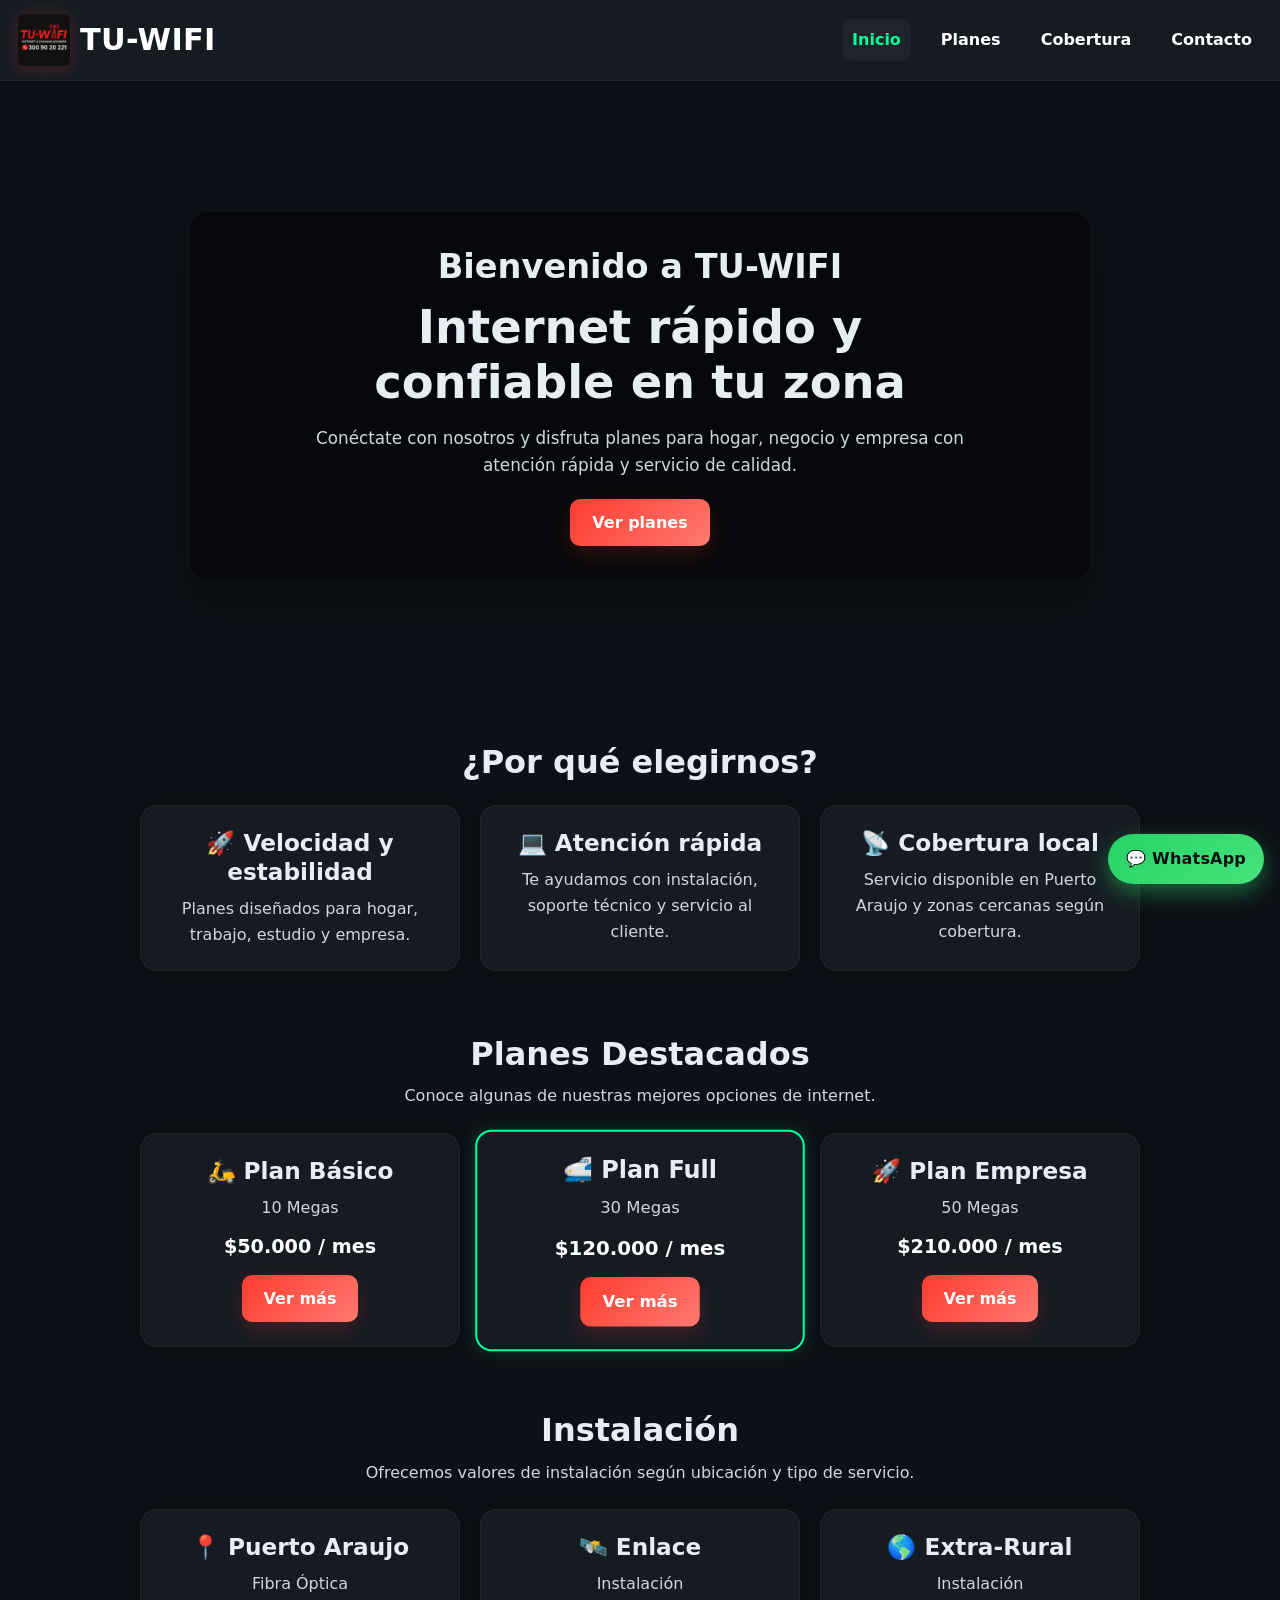
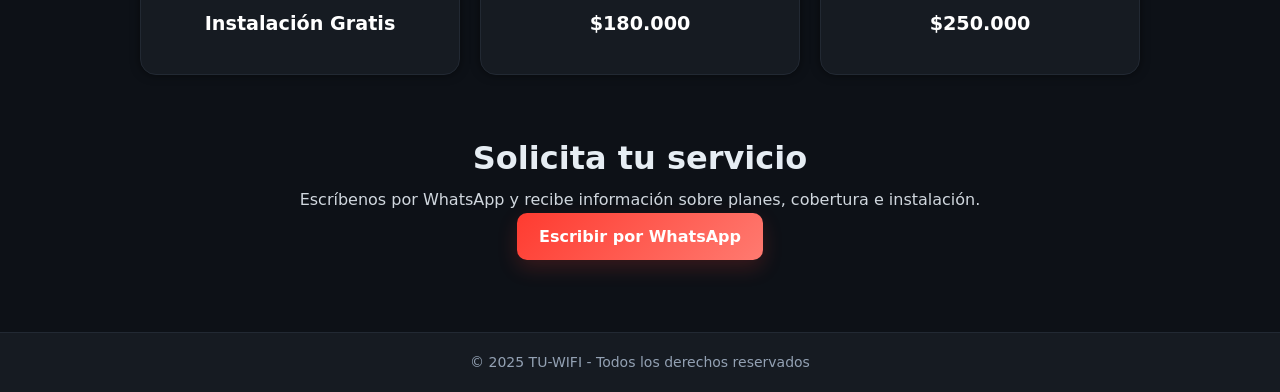
==== commit 4a4fa345: "actualiza web TU-WIFI" ====
--- a/index.html
+++ b/index.html
@@ -5,6 +5,19 @@
   <meta name="viewport" content="width=device-width, initial-scale=1.0"/>
   <title>TU-WIFI - Internet rápido y confiable</title>
   <meta name="description" content="Internet rápido y confiable en tu zona. Conoce nuestros planes, cobertura, instalación y contáctanos por WhatsApp." />
+  <meta name="keywords" content="internet, wifi, fibra óptica, internet hogar, internet empresa, Puerto Araujo, TU-WIFI">
+  <meta name="author" content="TU-WIFI">
+
+  <link rel="canonical" href="https://tu-wifi.co/">
+
+  <!-- Open Graph -->
+  <meta property="og:title" content="TU-WIFI - Internet rápido y confiable">
+  <meta property="og:description" content="Conoce nuestros planes, cobertura e instalación. Atención rápida por WhatsApp.">
+  <meta property="og:image" content="https://tu-wifi.co/imagen/tu-wife.png">
+  <meta property="og:url" content="https://tu-wifi.co/">
+  <meta property="og:type" content="website">
+  <meta property="og:site_name" content="TU-WIFI">
+
   <link rel="stylesheet" href="css/styles.css" />
 </head>
 <body>
@@ -132,6 +145,16 @@
     </a>
   </section>
 
+  <!-- BOTÓN FLOTANTE -->
+  <a
+    href="https://wa.me/573009020221?text=Hola,%20quiero%20informaci%C3%B3n%20sobre%20los%20planes%20de%20internet"
+    target="_blank"
+    rel="noopener noreferrer"
+    class="wapp-float"
+    aria-label="Chatear por WhatsApp">
+    💬 WhatsApp
+  </a>
+
   <!-- FOOTER -->
   <footer>
     <p>&copy; 2025 TU-WIFI - Todos los derechos reservados</p>
--- a/css/styles.css
+++ b/css/styles.css
@@ -16,19 +16,35 @@
   --primary:#ff3b30;
   --primary-2:#ff7a70;
   --success:#25D366;
-}
-
-html, body{
+  --success-dark:#128c4a;
+}
+
+html{
+  scroll-behavior:smooth;
+}
+
+html,
+body{
   height:100%;
 }
 
 body{
-  font-family: Inter, system-ui, -apple-system, Segoe UI, Roboto, Ubuntu, Cantarell, "Helvetica Neue", Arial, "Noto Sans", sans-serif;
+  font-family:Inter, system-ui, -apple-system, Segoe UI, Roboto, Ubuntu, Cantarell, "Helvetica Neue", Arial, "Noto Sans", sans-serif;
   background:var(--bg);
   color:var(--text);
   line-height:1.6;
 }
 
+img{
+  max-width:100%;
+  height:auto;
+  display:block;
+}
+
+a{
+  transition:all .2s ease;
+}
+
 /* =========================
    HEADER / NAV
    ========================= */
@@ -39,7 +55,9 @@
   justify-content:space-between;
   align-items:center;
   padding:14px 18px;
-  position:relative;
+  position:sticky;
+  top:0;
+  z-index:1000;
   border-bottom:1px solid var(--line);
   gap:16px;
 }
@@ -54,7 +72,6 @@
 .logo img{
   height:52px;
   width:auto;
-  display:block;
   filter:drop-shadow(0 2px 8px rgba(255,59,48,.25));
   border-radius:6px;
 }
@@ -92,7 +109,6 @@
   color:#fff;
   text-decoration:none;
   font-weight:600;
-  transition:color .2s, background .2s, transform .2s;
   padding:8px 10px;
   border-radius:10px;
   display:inline-block;
@@ -147,6 +163,7 @@
   backdrop-filter:blur(2px);
   max-width:900px;
   width:100%;
+  box-shadow:0 18px 40px rgba(0,0,0,.28);
 }
 
 .hero h1{
@@ -166,6 +183,8 @@
   margin-bottom:20px;
   color:#d0d7de;
   font-size:1.05rem;
+  max-width:700px;
+  margin-inline:auto;
 }
 
 /* =========================
@@ -173,15 +192,15 @@
    ========================= */
 .btn-primary{
   padding:11px 22px;
-  background:var(--primary);
+  background:linear-gradient(135deg, var(--primary), var(--primary-2));
   color:#fff;
   border-radius:10px;
   text-decoration:none;
   font-weight:800;
   border:none;
   cursor:pointer;
-  transition:filter .2s, box-shadow .2s, transform .2s;
   display:inline-block;
+  box-shadow:0 8px 20px rgba(255,59,48,.18);
 }
 
 .btn-primary:hover{
@@ -204,10 +223,14 @@
 }
 
 /* =========================
-   SECCIONES
+   CONTENIDO GENERAL
    ========================= */
 main{
   padding:28px 16px;
+}
+
+section{
+  width:100%;
 }
 
 .beneficios{
@@ -215,15 +238,25 @@
   text-align:center;
 }
 
+.beneficios h1,
 .beneficios h2{
   margin-top:0;
   margin-bottom:10px;
+  line-height:1.2;
+}
+
+.beneficios h1{
+  font-size:2.2rem;
+}
+
+.beneficios h2{
   font-size:2rem;
-  line-height:1.2;
 }
 
 .beneficios p{
   color:#d0d7de;
+  max-width:820px;
+  margin-inline:auto;
 }
 
 .beneficios-grid{
@@ -246,12 +279,17 @@
 .card:hover{
   transform:translateY(-4px);
   box-shadow:0 12px 30px rgba(0,0,0,.35);
+  border-color:#2c3643;
 }
 
 .card h3{
   margin-bottom:10px;
-  font-size:1.8rem;
+  font-size:1.45rem;
   line-height:1.25;
+}
+
+.card p{
+  max-width:none;
 }
 
 .card strong{
@@ -317,13 +355,34 @@
 }
 
 /* =========================
+   LISTAS
+   ========================= */
+.card ul{
+  padding-left:20px;
+}
+
+.card li{
+  margin-bottom:8px;
+  color:#d0d7de;
+}
+
+/* =========================
+   MAPAS / IFRAMES
+   ========================= */
+iframe{
+  width:100%;
+  max-width:100%;
+  border:0;
+}
+
+/* =========================
    BOTÓN WHATSAPP FLOTANTE
    ========================= */
 .wapp-float{
   position:fixed;
   right:16px;
   bottom:16px;
-  background:var(--success);
+  background:linear-gradient(135deg, var(--success), #48e27c);
   color:#0b0f14;
   padding:12px 18px;
   border-radius:999px;
@@ -338,6 +397,7 @@
 .wapp-float:hover{
   transform:translateY(-2px);
   box-shadow:0 10px 26px rgba(37,211,102,.5);
+  background:linear-gradient(135deg, #29db68, #5df28b);
 }
 
 /* =========================
@@ -351,6 +411,22 @@
   font-size:14px;
   color:var(--muted);
   border-top:1px solid var(--line);
+}
+
+/* =========================
+   UTILIDADES
+   ========================= */
+.text-left{
+  text-align:left;
+}
+
+.text-center{
+  text-align:center;
+}
+
+.mx-auto{
+  margin-left:auto;
+  margin-right:auto;
 }
 
 /* =========================
@@ -440,6 +516,10 @@
     padding:28px 12px;
   }
 
+  .beneficios h1{
+    font-size:1.95rem;
+  }
+
   .beneficios h2{
     font-size:1.8rem;
   }
@@ -456,7 +536,7 @@
   }
 
   .card h3{
-    font-size:1.45rem;
+    font-size:1.35rem;
   }
 
   .destacado{
@@ -492,12 +572,16 @@
     font-size:.96rem;
   }
 
+  .beneficios h1{
+    font-size:1.7rem;
+  }
+
   .beneficios h2{
     font-size:1.55rem;
   }
 
   .card h3{
-    font-size:1.3rem;
+    font-size:1.25rem;
   }
 
   .wapp-float{
